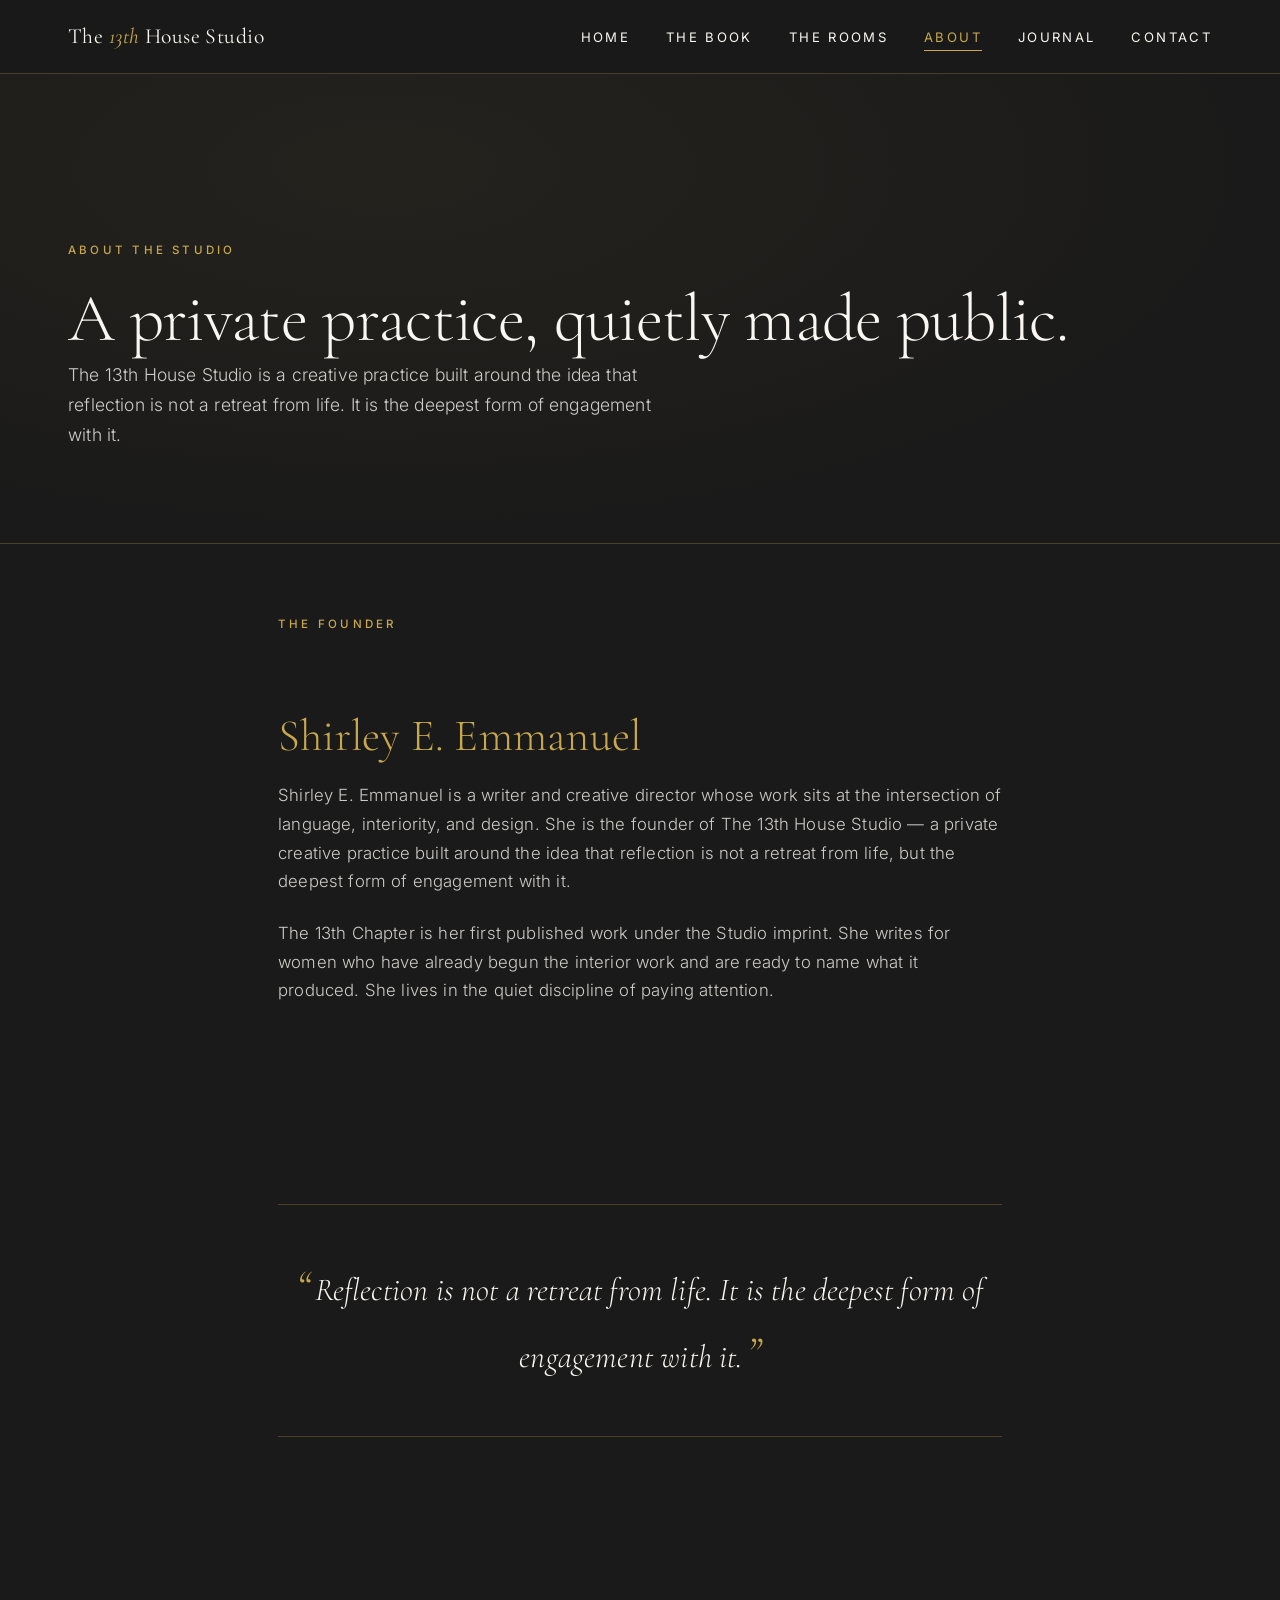
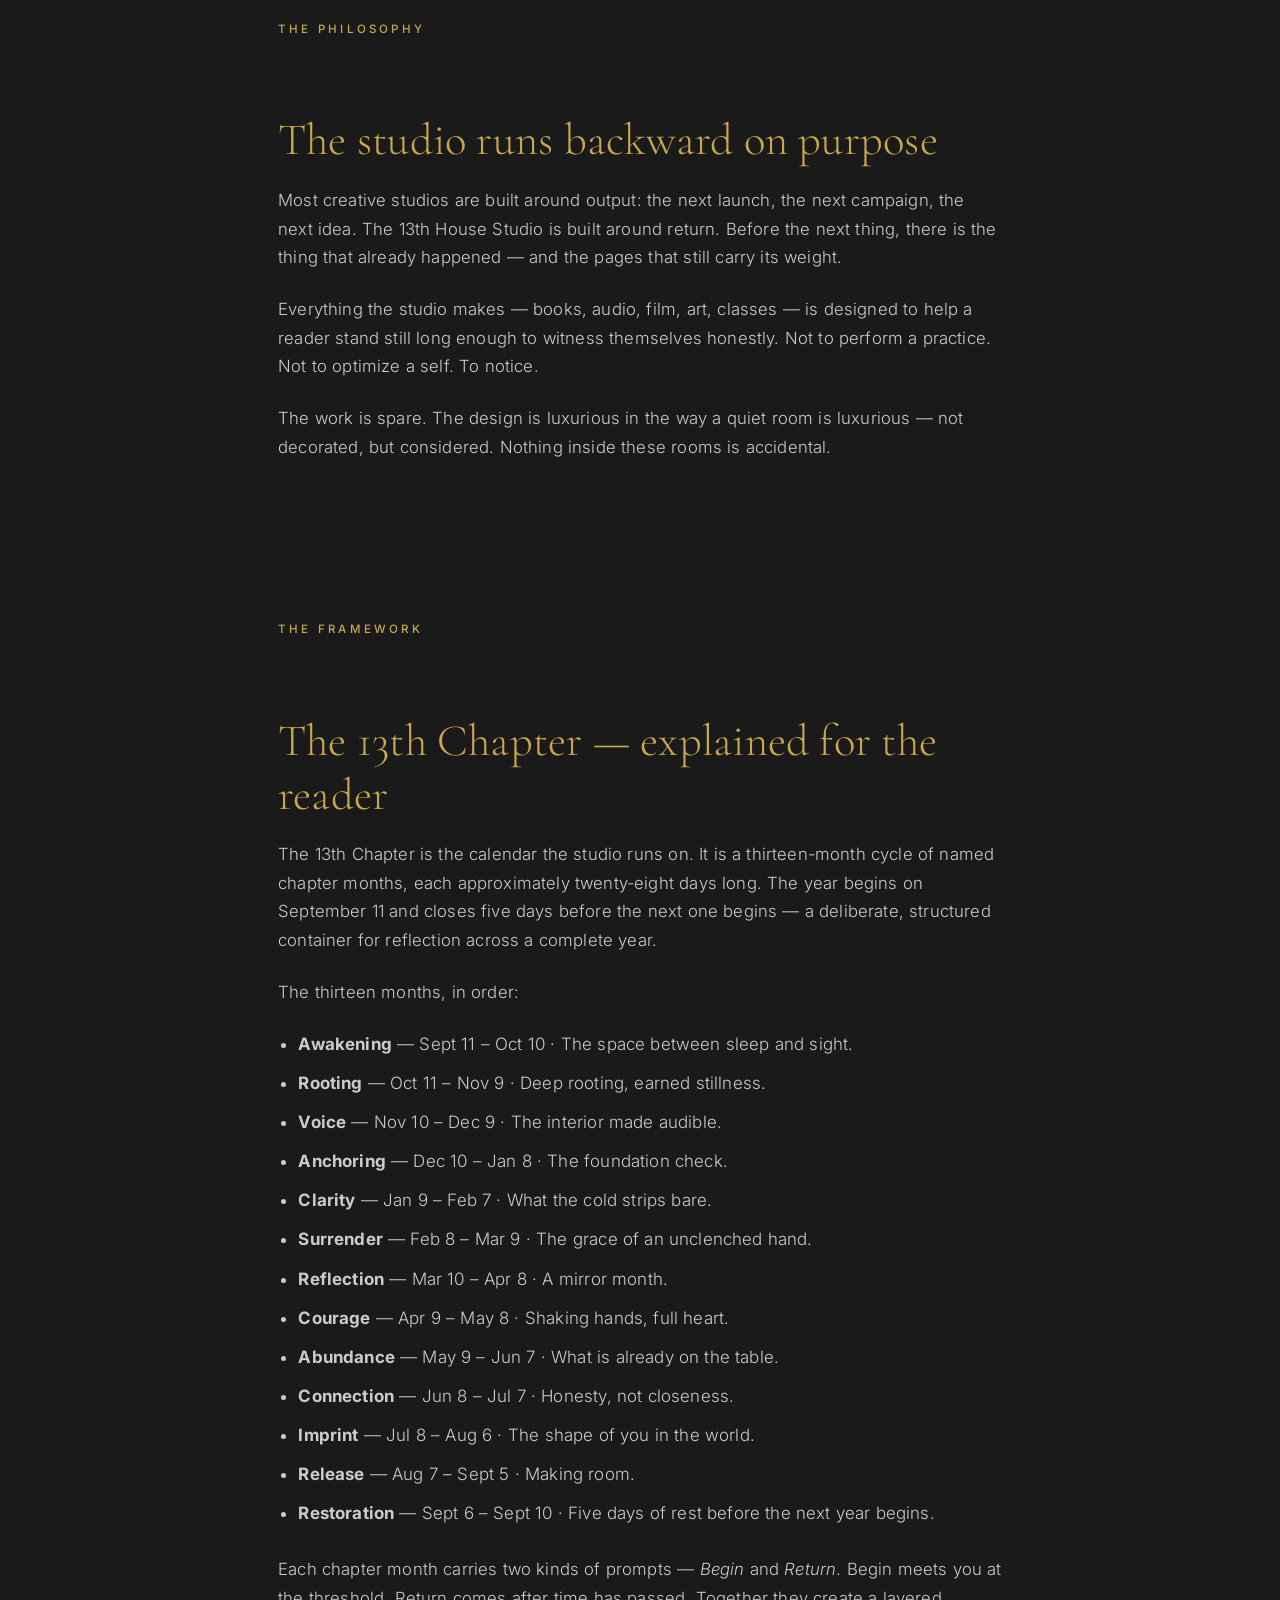
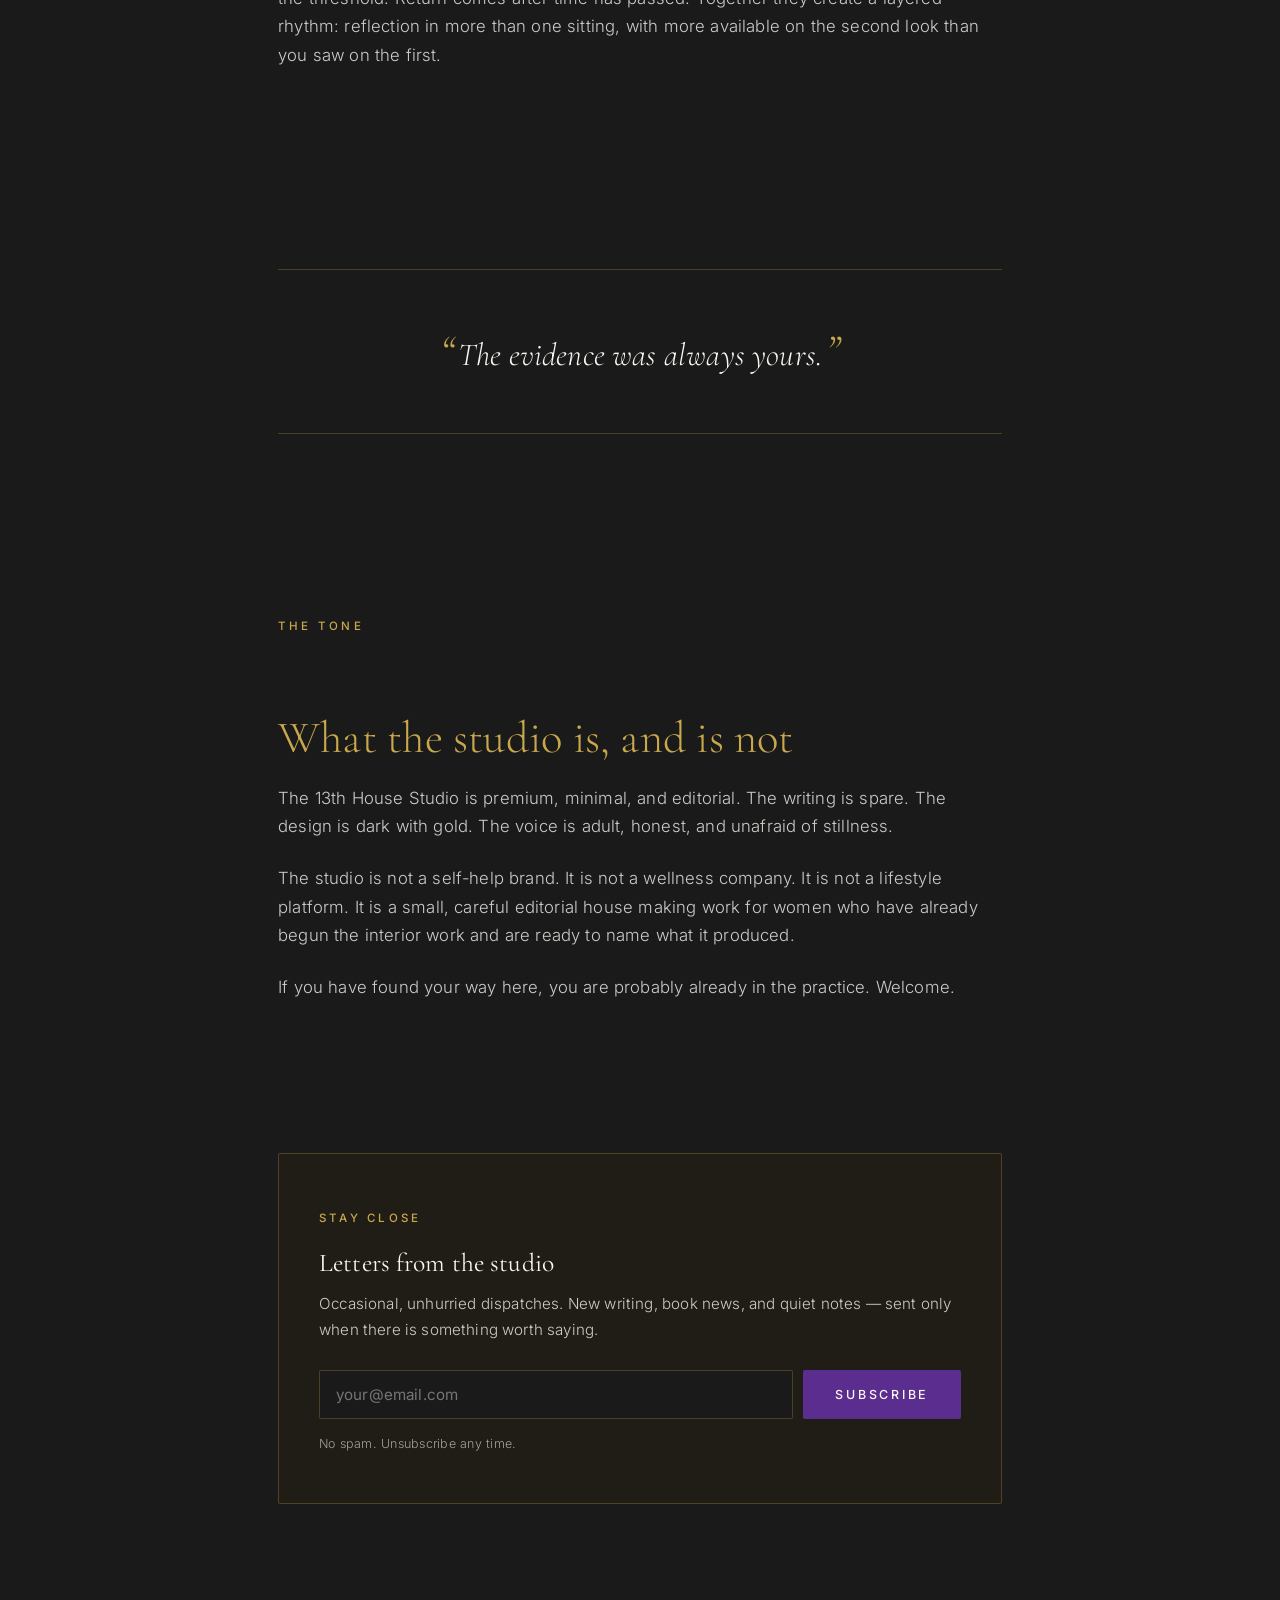
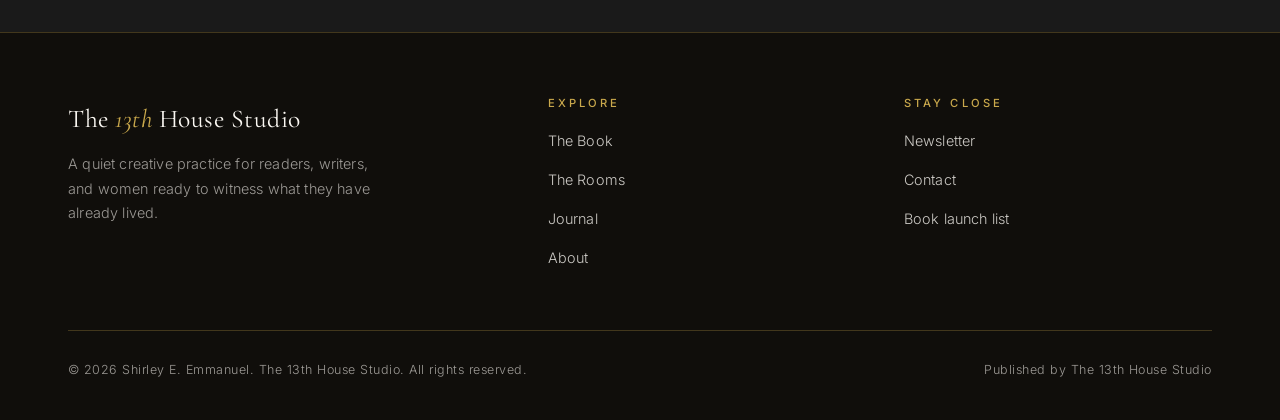
==== about.html @ e1d73607 "feat: deploy The 13th House Studio public site (home, book, rooms, about, journal, contact)" ====
<!DOCTYPE html><html lang="en"><head><meta charset="utf-8"><meta name="viewport" content="width=device-width,initial-scale=1"><title>About — The 13th House Studio</title><meta name="description" content="About Shirley E. Emmanuel, founder of The 13th House Studio. The 13th Chapter framework — thirteen named months of honest reflection, explained."><meta name="theme-color" content="#1A1A1A"><meta property="og:title" content="About — The 13th House Studio"><meta property="og:description" content="About Shirley E. Emmanuel, founder of The 13th House Studio. The 13th Chapter framework — thirteen named months of honest reflection, explained."><meta property="og:type" content="website"><meta property="og:image" content="assets/og-image.svg"><meta name="twitter:card" content="summary_large_image"><link rel="icon" type="image/svg+xml" href="assets/favicon.svg"><link rel="preconnect" href="https://fonts.googleapis.com"><link rel="preconnect" href="https://fonts.gstatic.com" crossorigin><link href="https://fonts.googleapis.com/css2?family=Cormorant+Garamond:ital,wght@0,300;0,400;0,500;1,300;1,400&family=Inter:wght@300;400;500;600&display=swap" rel="stylesheet"><link rel="stylesheet" href="assets/style.css"></head><body>
<header class="site-header"><div class="nav"><a href="index.html" class="brand">The <span class="num">13th</span> House Studio</a><button class="nav-toggle" aria-label="Menu">Menu</button><nav><ul class="nav-links"><li><a href="index.html">Home</a></li><li><a href="book.html">The Book</a></li><li><a href="rooms.html">The Rooms</a></li><li><a href="about.html" class="active">About</a></li><li><a href="journal.html">Journal</a></li><li><a href="contact.html">Contact</a></li></ul></nav></div></header>
<main>
  <section class="page-hero"><div class="container">
    <span class="eyebrow">About the studio</span>
    <h1>A private practice, quietly made public.</h1>
    <p>The 13th House Studio is a creative practice built around the idea that reflection is not a retreat from life. It is the deepest form of engagement with it.</p>
  </div></section>

  <section class="compact">
    <div class="container-narrow prose">
      <span class="eyebrow">The Founder</span>
      <h2>Shirley E. Emmanuel</h2>
      <p>Shirley E. Emmanuel is a writer and creative director whose work sits at the intersection of language, interiority, and design. She is the founder of The 13th House Studio — a private creative practice built around the idea that reflection is not a retreat from life, but the deepest form of engagement with it.</p>
      <p>The 13th Chapter is her first published work under the Studio imprint. She writes for women who have already begun the interior work and are ready to name what it produced. She lives in the quiet discipline of paying attention.</p>
    </div>
  </section>

  <section class="compact">
    <div class="container-narrow">
      <div class="pullquote">Reflection is not a retreat from life. It is the deepest form of engagement with it.</div>
    </div>
  </section>

  <section class="compact">
    <div class="container-narrow prose">
      <span class="eyebrow">The Philosophy</span>
      <h2>The studio runs backward on purpose</h2>
      <p>Most creative studios are built around output: the next launch, the next campaign, the next idea. The 13th House Studio is built around return. Before the next thing, there is the thing that already happened — and the pages that still carry its weight.</p>
      <p>Everything the studio makes — books, audio, film, art, classes — is designed to help a reader stand still long enough to witness themselves honestly. Not to perform a practice. Not to optimize a self. To notice.</p>
      <p>The work is spare. The design is luxurious in the way a quiet room is luxurious — not decorated, but considered. Nothing inside these rooms is accidental.</p>
    </div>
  </section>

  <section class="compact">
    <div class="container-narrow prose">
      <span class="eyebrow">The Framework</span>
      <h2>The 13th Chapter — explained for the reader</h2>
      <p>The 13th Chapter is the calendar the studio runs on. It is a thirteen-month cycle of named chapter months, each approximately twenty-eight days long. The year begins on September 11 and closes five days before the next one begins — a deliberate, structured container for reflection across a complete year.</p>
      <p>The thirteen months, in order:</p>
      <ul>
        <li><strong>Awakening</strong> — Sept 11 – Oct 10 · The space between sleep and sight.</li>
        <li><strong>Rooting</strong> — Oct 11 – Nov 9 · Deep rooting, earned stillness.</li>
        <li><strong>Voice</strong> — Nov 10 – Dec 9 · The interior made audible.</li>
        <li><strong>Anchoring</strong> — Dec 10 – Jan 8 · The foundation check.</li>
        <li><strong>Clarity</strong> — Jan 9 – Feb 7 · What the cold strips bare.</li>
        <li><strong>Surrender</strong> — Feb 8 – Mar 9 · The grace of an unclenched hand.</li>
        <li><strong>Reflection</strong> — Mar 10 – Apr 8 · A mirror month.</li>
        <li><strong>Courage</strong> — Apr 9 – May 8 · Shaking hands, full heart.</li>
        <li><strong>Abundance</strong> — May 9 – Jun 7 · What is already on the table.</li>
        <li><strong>Connection</strong> — Jun 8 – Jul 7 · Honesty, not closeness.</li>
        <li><strong>Imprint</strong> — Jul 8 – Aug 6 · The shape of you in the world.</li>
        <li><strong>Release</strong> — Aug 7 – Sept 5 · Making room.</li>
        <li><strong>Restoration</strong> — Sept 6 – Sept 10 · Five days of rest before the next year begins.</li>
      </ul>
      <p>Each chapter month carries two kinds of prompts — <em>Begin</em> and <em>Return</em>. Begin meets you at the threshold. Return comes after time has passed. Together they create a layered rhythm: reflection in more than one sitting, with more available on the second look than you saw on the first.</p>
    </div>
  </section>

  <section class="compact">
    <div class="container-narrow">
      <div class="pullquote">The evidence was always yours.</div>
    </div>
  </section>

  <section class="compact">
    <div class="container-narrow prose">
      <span class="eyebrow">The Tone</span>
      <h2>What the studio is, and is not</h2>
      <p>The 13th House Studio is premium, minimal, and editorial. The writing is spare. The design is dark with gold. The voice is adult, honest, and unafraid of stillness.</p>
      <p>The studio is not a self-help brand. It is not a wellness company. It is not a lifestyle platform. It is a small, careful editorial house making work for women who have already begun the interior work and are ready to name what it produced.</p>
      <p>If you have found your way here, you are probably already in the practice. Welcome.</p>
    </div>
  </section>

  <section class="compact">
    <div class="container-narrow">
      <div class="form-card">
        <span class="eyebrow">Stay close</span>
        <h3>Letters from the studio</h3>
        <p class="sub">Occasional, unhurried dispatches. New writing, book news, and quiet notes — sent only when there is something worth saying.</p>
        <form class="capture-form" data-source="newsletter" novalidate>
          <div class="form-row">
            <input type="email" name="email" placeholder="your@email.com" required aria-label="Email address">
            <button type="submit" class="btn btn-primary">Subscribe</button>
          </div>
          <div class="form-note">No spam. Unsubscribe any time.</div>
          <div class="form-status" role="status" aria-live="polite"></div>
        </form>
      </div>
    </div>
  </section>
</main>
<footer class="site-footer"><div class="container"><div class="footer-grid"><div class="footer-brand"><a href="index.html" class="brand">The <span class="num">13th</span> House Studio</a><p>A quiet creative practice for readers, writers, and women ready to witness what they have already lived.</p></div><div class="footer-col"><h4>Explore</h4><ul><li><a href="book.html">The Book</a></li><li><a href="rooms.html">The Rooms</a></li><li><a href="journal.html">Journal</a></li><li><a href="about.html">About</a></li></ul></div><div class="footer-col"><h4>Stay close</h4><ul><li><a href="contact.html">Newsletter</a></li><li><a href="contact.html">Contact</a></li><li><a href="book.html#notify">Book launch list</a></li></ul></div></div><div class="footer-bottom"><span>&copy; 2026 Shirley E. Emmanuel. The 13th House Studio. All rights reserved.</span><span>Published by The 13th House Studio</span></div></div></footer><script src="assets/app.js" defer></script></body></html>
---- assets/style.css ----
/* The 13th House Studio — luxury editorial stylesheet */
:root {
  --near-black: #1A1A1A;
  --gold: #C9A84C;
  --gold-soft: #C9A84C33;
  --cream: #FAF7F2;
  --cream-dim: #FAF7F2cc;
  --deep-purple: #5B2D8E;
  --rose-gold: #B76E79;
  --pink: #E8A0B4;
  --forest: #4A7C59;
  --muted: #FAF7F299;
  --line: #C9A84C44;
}

* { box-sizing: border-box; margin: 0; padding: 0; }

html { scroll-behavior: smooth; -webkit-text-size-adjust: 100%; }

body {
  background: var(--near-black);
  color: var(--cream);
  font-family: 'Inter', -apple-system, BlinkMacSystemFont, 'Segoe UI', system-ui, sans-serif;
  font-weight: 300;
  font-size: 17px;
  line-height: 1.7;
  letter-spacing: 0.01em;
  -webkit-font-smoothing: antialiased;
  -moz-osx-font-smoothing: grayscale;
  overflow-x: hidden;
}

h1, h2, h3, h4, h5, .serif {
  font-family: 'Cormorant Garamond', 'Playfair Display', 'Didot', Georgia, serif;
  font-weight: 400;
  letter-spacing: 0.005em;
  line-height: 1.2;
  color: var(--cream);
}

h1 { font-size: clamp(2.4rem, 6vw, 4.2rem); font-weight: 300; letter-spacing: -0.01em; }
h2 { font-size: clamp(1.8rem, 4vw, 2.8rem); font-weight: 300; }
h3 { font-size: clamp(1.3rem, 2.5vw, 1.6rem); }

p { margin-bottom: 1.2em; color: var(--cream-dim); }

a { color: var(--gold); text-decoration: none; transition: color 0.3s ease; }
a:hover { color: var(--rose-gold); }

.eyebrow {
  font-family: 'Inter', sans-serif;
  font-size: 0.72rem;
  font-weight: 500;
  letter-spacing: 0.28em;
  text-transform: uppercase;
  color: var(--gold);
  display: inline-block;
  margin-bottom: 1.2rem;
}

.container {
  max-width: 1200px;
  margin: 0 auto;
  padding: 0 28px;
}

.container-narrow {
  max-width: 780px;
  margin: 0 auto;
  padding: 0 28px;
}

/* --- Header / Nav --- */
.site-header {
  position: sticky;
  top: 0;
  z-index: 100;
  background: rgba(26, 26, 26, 0.92);
  backdrop-filter: saturate(140%) blur(12px);
  -webkit-backdrop-filter: saturate(140%) blur(12px);
  border-bottom: 1px solid var(--line);
}

.nav {
  display: flex;
  align-items: center;
  justify-content: space-between;
  max-width: 1200px;
  margin: 0 auto;
  padding: 18px 28px;
}

.brand {
  font-family: 'Cormorant Garamond', serif;
  font-weight: 400;
  font-size: 1.35rem;
  color: var(--cream);
  letter-spacing: 0.02em;
}
.brand .num { color: var(--gold); font-style: italic; }

.nav-links {
  display: flex;
  gap: 36px;
  list-style: none;
}
.nav-links a {
  color: var(--cream);
  font-size: 0.82rem;
  letter-spacing: 0.18em;
  text-transform: uppercase;
  font-weight: 400;
  position: relative;
  padding: 6px 0;
}
.nav-links a:hover { color: var(--gold); }
.nav-links a.active { color: var(--gold); }
.nav-links a.active::after {
  content: '';
  position: absolute;
  bottom: 0;
  left: 0;
  right: 0;
  height: 1px;
  background: var(--gold);
}

.nav-toggle {
  display: none;
  background: transparent;
  border: 1px solid var(--line);
  color: var(--cream);
  padding: 8px 14px;
  font-size: 0.75rem;
  letter-spacing: 0.2em;
  text-transform: uppercase;
  cursor: pointer;
  border-radius: 2px;
}

@media (max-width: 820px) {
  .nav-toggle { display: inline-block; }
  .nav-links {
    display: none;
    position: absolute;
    top: 100%;
    left: 0;
    right: 0;
    background: var(--near-black);
    border-bottom: 1px solid var(--line);
    flex-direction: column;
    gap: 0;
    padding: 8px 28px 20px;
  }
  .nav-links.open { display: flex; }
  .nav-links a {
    padding: 14px 0;
    border-bottom: 1px solid var(--line);
    font-size: 0.78rem;
  }
  .nav-links a:last-child { border-bottom: none; }
}

/* --- Buttons --- */
.btn {
  display: inline-block;
  padding: 14px 32px;
  font-family: 'Inter', sans-serif;
  font-size: 0.78rem;
  font-weight: 500;
  letter-spacing: 0.22em;
  text-transform: uppercase;
  border: none;
  cursor: pointer;
  transition: all 0.3s ease;
  text-align: center;
  border-radius: 2px;
  text-decoration: none;
  line-height: 1;
}
.btn-primary { background: var(--deep-purple); color: var(--cream); }
.btn-primary:hover { background: var(--rose-gold); color: var(--cream); transform: translateY(-1px); }
.btn-ghost { background: transparent; color: var(--gold); border: 1px solid var(--gold); }
.btn-ghost:hover { background: var(--gold); color: var(--near-black); }
.btn-block { display: block; width: 100%; }

/* --- Sections --- */
section { padding: 96px 0; }
section.compact { padding: 64px 0; }
.divider {
  height: 1px;
  background: linear-gradient(to right, transparent, var(--rose-gold), transparent);
  margin: 0 auto;
  max-width: 400px;
}

/* --- Hero --- */
.hero {
  min-height: 85vh;
  display: flex;
  align-items: center;
  padding: 120px 0 96px;
  position: relative;
  overflow: hidden;
}
.hero::before {
  content: '';
  position: absolute;
  inset: 0;
  background: radial-gradient(ellipse at 20% 30%, rgba(201, 168, 76, 0.08), transparent 60%),
              radial-gradient(ellipse at 80% 70%, rgba(91, 45, 142, 0.10), transparent 60%);
  pointer-events: none;
}
.hero-content { position: relative; z-index: 1; max-width: 820px; }
.hero h1 {
  margin-bottom: 1.6rem;
}
.hero h1 em { color: var(--gold); font-style: normal; font-weight: 300; }
.hero-tagline {
  font-size: 1.15rem;
  font-weight: 300;
  color: var(--cream-dim);
  max-width: 600px;
  margin-bottom: 2.4rem;
  line-height: 1.7;
}
.hero-actions {
  display: flex;
  gap: 14px;
  flex-wrap: wrap;
}

/* --- Book feature --- */
.book-feature {
  background: linear-gradient(180deg, #1A1A1A 0%, #15110f 100%);
  border-top: 1px solid var(--line);
  border-bottom: 1px solid var(--line);
}
.book-layout {
  display: grid;
  grid-template-columns: 0.9fr 1.1fr;
  gap: 72px;
  align-items: center;
}
@media (max-width: 820px) {
  .book-layout { grid-template-columns: 1fr; gap: 48px; }
}
.book-cover {
  aspect-ratio: 2/3;
  background:
    linear-gradient(145deg, #2a2520 0%, #1A1A1A 60%),
    var(--near-black);
  border: 1px solid var(--gold);
  position: relative;
  box-shadow: 0 30px 80px rgba(0,0,0,0.5), inset 0 0 60px rgba(201,168,76,0.06);
  display: flex;
  flex-direction: column;
  justify-content: space-between;
  padding: 48px 36px;
  max-width: 360px;
  margin: 0 auto;
  width: 100%;
}
.book-cover::before {
  content: '';
  position: absolute;
  inset: 12px;
  border: 1px solid var(--gold-soft);
  pointer-events: none;
}
.book-cover-top { text-align: center; }
.book-cover .edition {
  font-family: 'Inter', sans-serif;
  font-size: 0.65rem;
  letter-spacing: 0.3em;
  color: var(--gold);
  text-transform: uppercase;
  margin-bottom: 40px;
}
.book-cover .title {
  font-family: 'Cormorant Garamond', serif;
  font-size: 2rem;
  color: var(--cream);
  font-weight: 300;
  line-height: 1.15;
  margin-bottom: 24px;
}
.book-cover .title .num { color: var(--gold); font-style: italic; }
.book-cover .subtitle {
  font-size: 0.72rem;
  letter-spacing: 0.25em;
  color: var(--rose-gold);
  text-transform: uppercase;
  margin-top: 8px;
}
.book-cover .author {
  text-align: center;
  font-family: 'Cormorant Garamond', serif;
  font-size: 0.95rem;
  color: var(--cream-dim);
  font-style: italic;
  letter-spacing: 0.08em;
}
.book-cover .imprint {
  text-align: center;
  font-size: 0.6rem;
  letter-spacing: 0.3em;
  color: var(--gold);
  text-transform: uppercase;
  margin-top: 14px;
}

.book-copy h2 { margin-bottom: 20px; }
.book-copy .launch-date {
  font-size: 0.72rem;
  letter-spacing: 0.28em;
  color: var(--pink);
  text-transform: uppercase;
  margin-bottom: 20px;
  display: inline-block;
  padding: 6px 14px;
  border: 1px solid var(--pink);
  border-radius: 2px;
}
.book-copy p { font-size: 1.05rem; }
.book-copy .actions {
  display: flex;
  gap: 14px;
  margin-top: 32px;
  flex-wrap: wrap;
}

/* --- Rooms grid --- */
.rooms-grid {
  display: grid;
  grid-template-columns: repeat(auto-fill, minmax(280px, 1fr));
  gap: 2px;
  background: var(--line);
  border: 1px solid var(--line);
  margin-top: 48px;
}
.room-card {
  background: var(--near-black);
  padding: 40px 32px;
  transition: background 0.4s ease;
  position: relative;
  min-height: 220px;
  display: flex;
  flex-direction: column;
}
.room-card:hover { background: #232019; }
.room-card .num {
  font-family: 'Cormorant Garamond', serif;
  font-size: 1rem;
  color: var(--gold);
  letter-spacing: 0.2em;
  margin-bottom: 16px;
  font-style: italic;
}
.room-card h3 {
  font-size: 1.35rem;
  margin-bottom: 14px;
  color: var(--cream);
}
.room-card p {
  font-size: 0.95rem;
  color: var(--cream-dim);
  margin: 0;
  line-height: 1.65;
  flex: 1;
}

/* --- Months band --- */
.months-band {
  margin: 40px 0;
  padding: 32px 0;
  border-top: 1px solid var(--line);
  border-bottom: 1px solid var(--line);
  text-align: center;
}
.months-list {
  font-family: 'Cormorant Garamond', serif;
  font-size: 1.2rem;
  color: var(--cream);
  font-style: italic;
  letter-spacing: 0.02em;
  line-height: 2;
}
.months-list span { color: var(--gold-soft); margin: 0 10px; }
.months-list .month { color: var(--cream); }

/* --- Pull quotes --- */
.pullquote {
  font-family: 'Cormorant Garamond', serif;
  font-size: clamp(1.4rem, 3vw, 2rem);
  font-weight: 300;
  font-style: italic;
  color: var(--cream);
  line-height: 1.5;
  padding: 48px 0;
  text-align: center;
  border-top: 1px solid var(--line);
  border-bottom: 1px solid var(--line);
  max-width: 760px;
  margin: 48px auto;
}
.pullquote::before, .pullquote::after { color: var(--gold); font-size: 1.4em; }
.pullquote::before { content: '“'; margin-right: 4px; }
.pullquote::after { content: '”'; margin-left: 4px; }

/* --- Forms --- */
.form-card {
  background: #201d17;
  border: 1px solid var(--line);
  padding: 48px 40px;
  border-radius: 2px;
  position: relative;
}
.form-card h3 { margin-bottom: 12px; }
.form-card p.sub { color: var(--cream-dim); margin-bottom: 28px; font-size: 0.95rem; }

.form-row {
  display: grid;
  grid-template-columns: 1fr auto;
  gap: 10px;
}
@media (max-width: 540px) {
  .form-row { grid-template-columns: 1fr; }
}

.form-field { margin-bottom: 14px; }
.form-field label {
  display: block;
  font-size: 0.7rem;
  letter-spacing: 0.22em;
  text-transform: uppercase;
  color: var(--gold);
  margin-bottom: 8px;
}

input[type="email"], input[type="text"], textarea {
  width: 100%;
  background: var(--near-black);
  border: 1px solid var(--line);
  color: var(--cream);
  padding: 14px 16px;
  font-family: 'Inter', sans-serif;
  font-size: 0.95rem;
  letter-spacing: 0.01em;
  border-radius: 2px;
  transition: border-color 0.3s ease;
}
input[type="email"]:focus, input[type="text"]:focus, textarea:focus {
  outline: none;
  border-color: var(--gold);
}
textarea { resize: vertical; min-height: 140px; font-family: inherit; line-height: 1.6; }

.form-note {
  font-size: 0.78rem;
  color: var(--muted);
  margin-top: 14px;
  letter-spacing: 0.02em;
}
.form-status {
  font-size: 0.85rem;
  color: var(--forest);
  margin-top: 14px;
  min-height: 1.2em;
  font-weight: 500;
  letter-spacing: 0.02em;
  display: none;
}
.form-status.error { color: var(--pink); }
.form-status.visible { display: block; }

/* --- Page hero (inner pages) --- */
.page-hero {
  padding: 160px 0 72px;
  border-bottom: 1px solid var(--line);
  position: relative;
}
.page-hero::before {
  content: '';
  position: absolute;
  inset: 0;
  background: radial-gradient(ellipse at 30% 20%, rgba(201, 168, 76, 0.06), transparent 70%);
  pointer-events: none;
}
.page-hero h1 { position: relative; z-index: 1; }
.page-hero p { position: relative; z-index: 1; max-width: 620px; font-size: 1.1rem; }

/* --- Prose --- */
.prose h2 { margin: 56px 0 18px; color: var(--gold); }
.prose h3 { margin: 40px 0 14px; }
.prose p { font-size: 1.05rem; margin-bottom: 1.4em; }
.prose ul { margin: 1em 0 1.6em 1.2em; color: var(--cream-dim); }
.prose li { margin-bottom: 0.6em; }

/* --- Journal --- */
.journal-grid {
  display: grid;
  grid-template-columns: repeat(auto-fill, minmax(320px, 1fr));
  gap: 32px;
  margin-top: 48px;
}
.journal-entry {
  background: #201d17;
  border: 1px solid var(--line);
  padding: 36px 32px;
  border-radius: 2px;
  transition: border-color 0.3s ease, transform 0.3s ease;
}
.journal-entry:hover { border-color: var(--gold); transform: translateY(-2px); }
.journal-entry .tag {
  display: inline-block;
  font-size: 0.66rem;
  letter-spacing: 0.25em;
  text-transform: uppercase;
  color: var(--pink);
  border: 1px solid var(--pink);
  padding: 4px 10px;
  border-radius: 2px;
  margin-bottom: 18px;
}
.journal-entry .date {
  font-size: 0.75rem;
  color: var(--muted);
  letter-spacing: 0.18em;
  text-transform: uppercase;
  margin-bottom: 14px;
}
.journal-entry h3 { margin-bottom: 12px; font-size: 1.4rem; }
.journal-entry p { font-size: 0.95rem; color: var(--cream-dim); }

.empty-state {
  text-align: center;
  padding: 72px 0;
  color: var(--muted);
  font-style: italic;
  font-family: 'Cormorant Garamond', serif;
  font-size: 1.15rem;
}

/* --- Book page details --- */
.book-hero {
  display: grid;
  grid-template-columns: 0.8fr 1.2fr;
  gap: 64px;
  align-items: center;
  padding: 160px 0 80px;
}
@media (max-width: 820px) { .book-hero { grid-template-columns: 1fr; gap: 48px; } }
.book-hero h1 { font-size: clamp(2.2rem, 5vw, 3.4rem); margin-bottom: 20px; }
.book-hero .subtitle-line {
  font-family: 'Cormorant Garamond', serif;
  font-style: italic;
  font-size: 1.25rem;
  color: var(--gold);
  margin-bottom: 28px;
}

.book-meta-list {
  list-style: none;
  margin: 32px 0;
  padding: 24px 0;
  border-top: 1px solid var(--line);
  border-bottom: 1px solid var(--line);
}
.book-meta-list li {
  display: flex;
  justify-content: space-between;
  padding: 8px 0;
  font-size: 0.9rem;
  color: var(--cream-dim);
}
.book-meta-list li .k {
  font-size: 0.7rem;
  letter-spacing: 0.22em;
  text-transform: uppercase;
  color: var(--gold);
}

/* --- Two column --- */
.two-col { display: grid; grid-template-columns: 1fr 1fr; gap: 48px; }
@media (max-width: 820px) { .two-col { grid-template-columns: 1fr; } }

/* --- Footer --- */
.site-footer {
  background: #100e0b;
  border-top: 1px solid var(--line);
  padding: 64px 0 40px;
  margin-top: 64px;
}
.footer-grid {
  display: grid;
  grid-template-columns: 1.4fr 1fr 1fr;
  gap: 48px;
  margin-bottom: 48px;
}
@media (max-width: 760px) { .footer-grid { grid-template-columns: 1fr; gap: 32px; } }
.footer-brand .brand { font-size: 1.6rem; display: block; margin-bottom: 12px; }
.footer-brand p { font-size: 0.9rem; color: var(--muted); max-width: 320px; }
.footer-col h4 {
  font-family: 'Inter', sans-serif;
  font-size: 0.7rem;
  letter-spacing: 0.28em;
  text-transform: uppercase;
  color: var(--gold);
  margin-bottom: 16px;
  font-weight: 500;
}
.footer-col ul { list-style: none; }
.footer-col li { margin-bottom: 10px; }
.footer-col a { color: var(--cream-dim); font-size: 0.9rem; }
.footer-col a:hover { color: var(--gold); }
.footer-bottom {
  border-top: 1px solid var(--line);
  padding-top: 28px;
  display: flex;
  justify-content: space-between;
  align-items: center;
  font-size: 0.78rem;
  color: var(--muted);
  letter-spacing: 0.04em;
  flex-wrap: wrap;
  gap: 16px;
}

/* --- Accessibility --- */
:focus-visible { outline: 2px solid var(--gold); outline-offset: 3px; }
button:focus-visible, a:focus-visible { outline-offset: 4px; }

/* --- Small utilities --- */
.text-center { text-align: center; }
.mt-2 { margin-top: 1rem; }
.mt-4 { margin-top: 2rem; }
.mt-6 { margin-top: 3rem; }
.mb-2 { margin-bottom: 1rem; }
.mb-4 { margin-bottom: 2rem; }
.max-600 { max-width: 600px; margin-left: auto; margin-right: auto; }
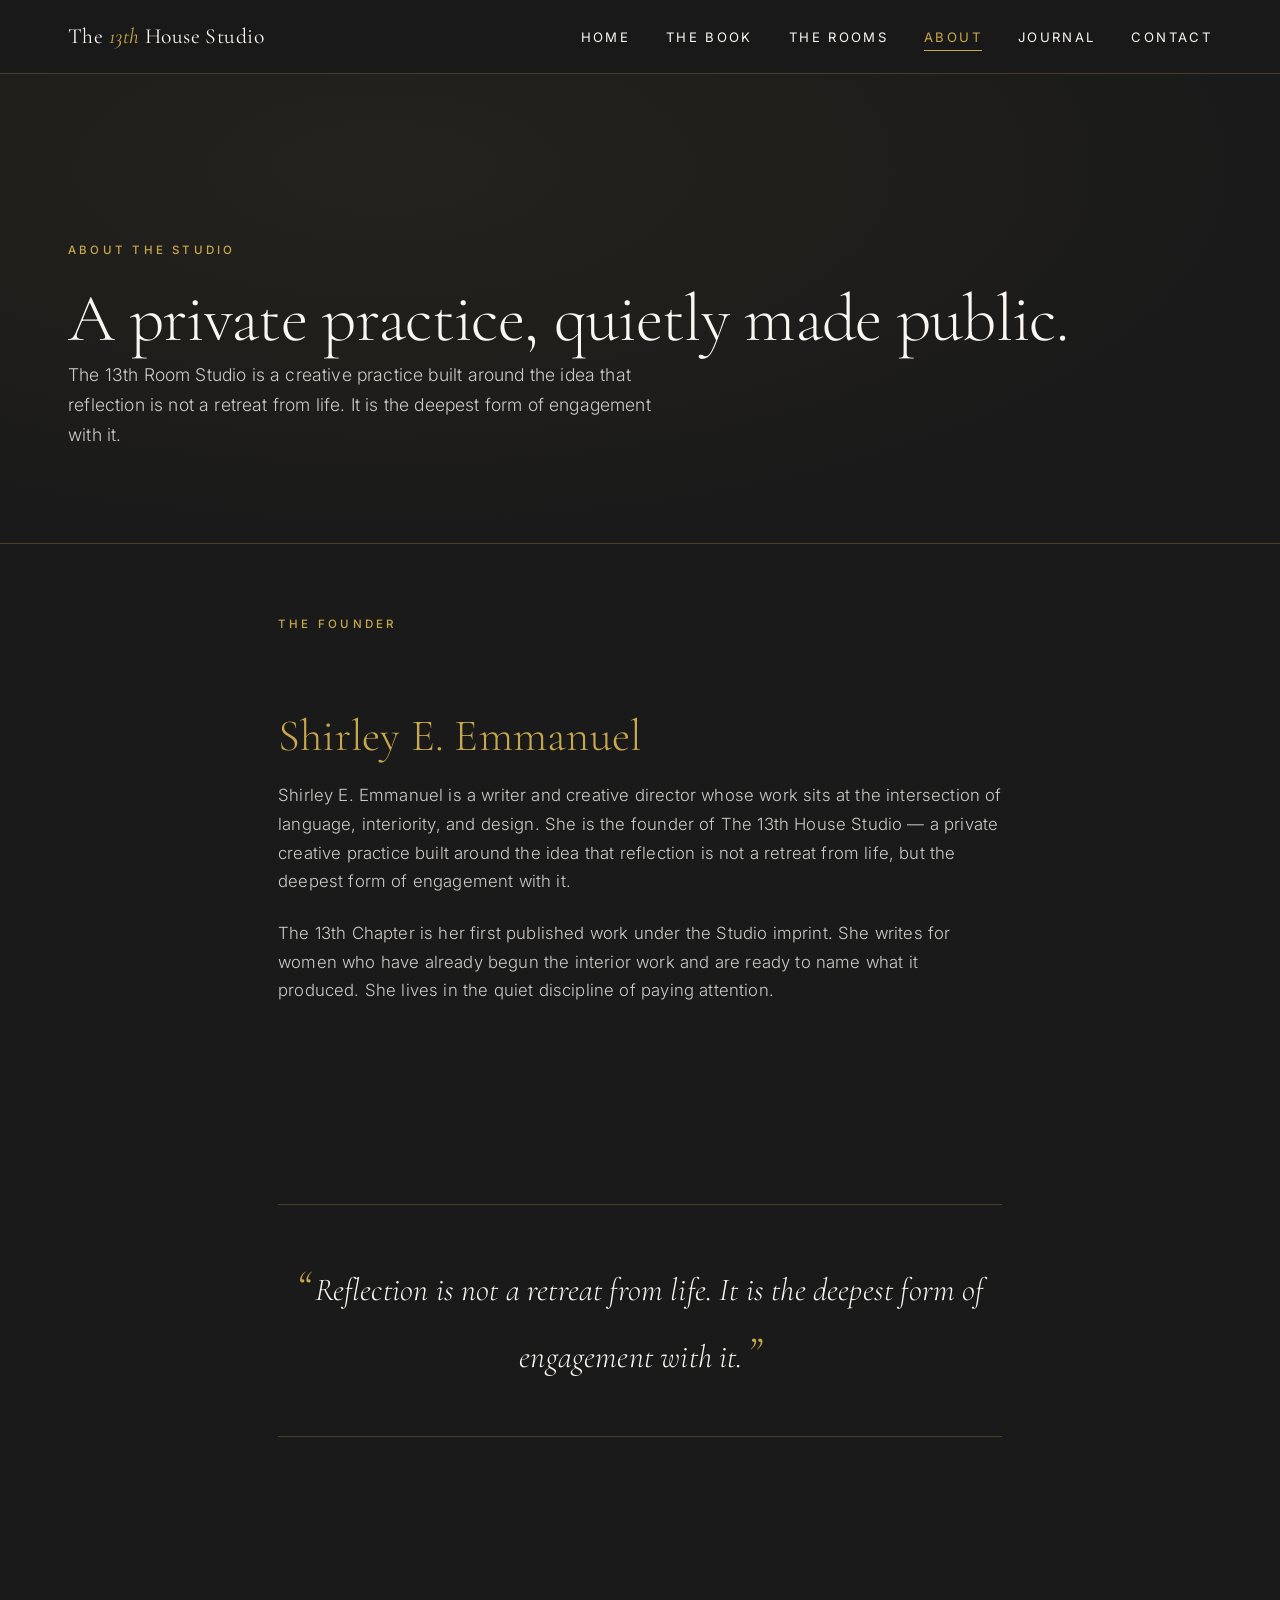
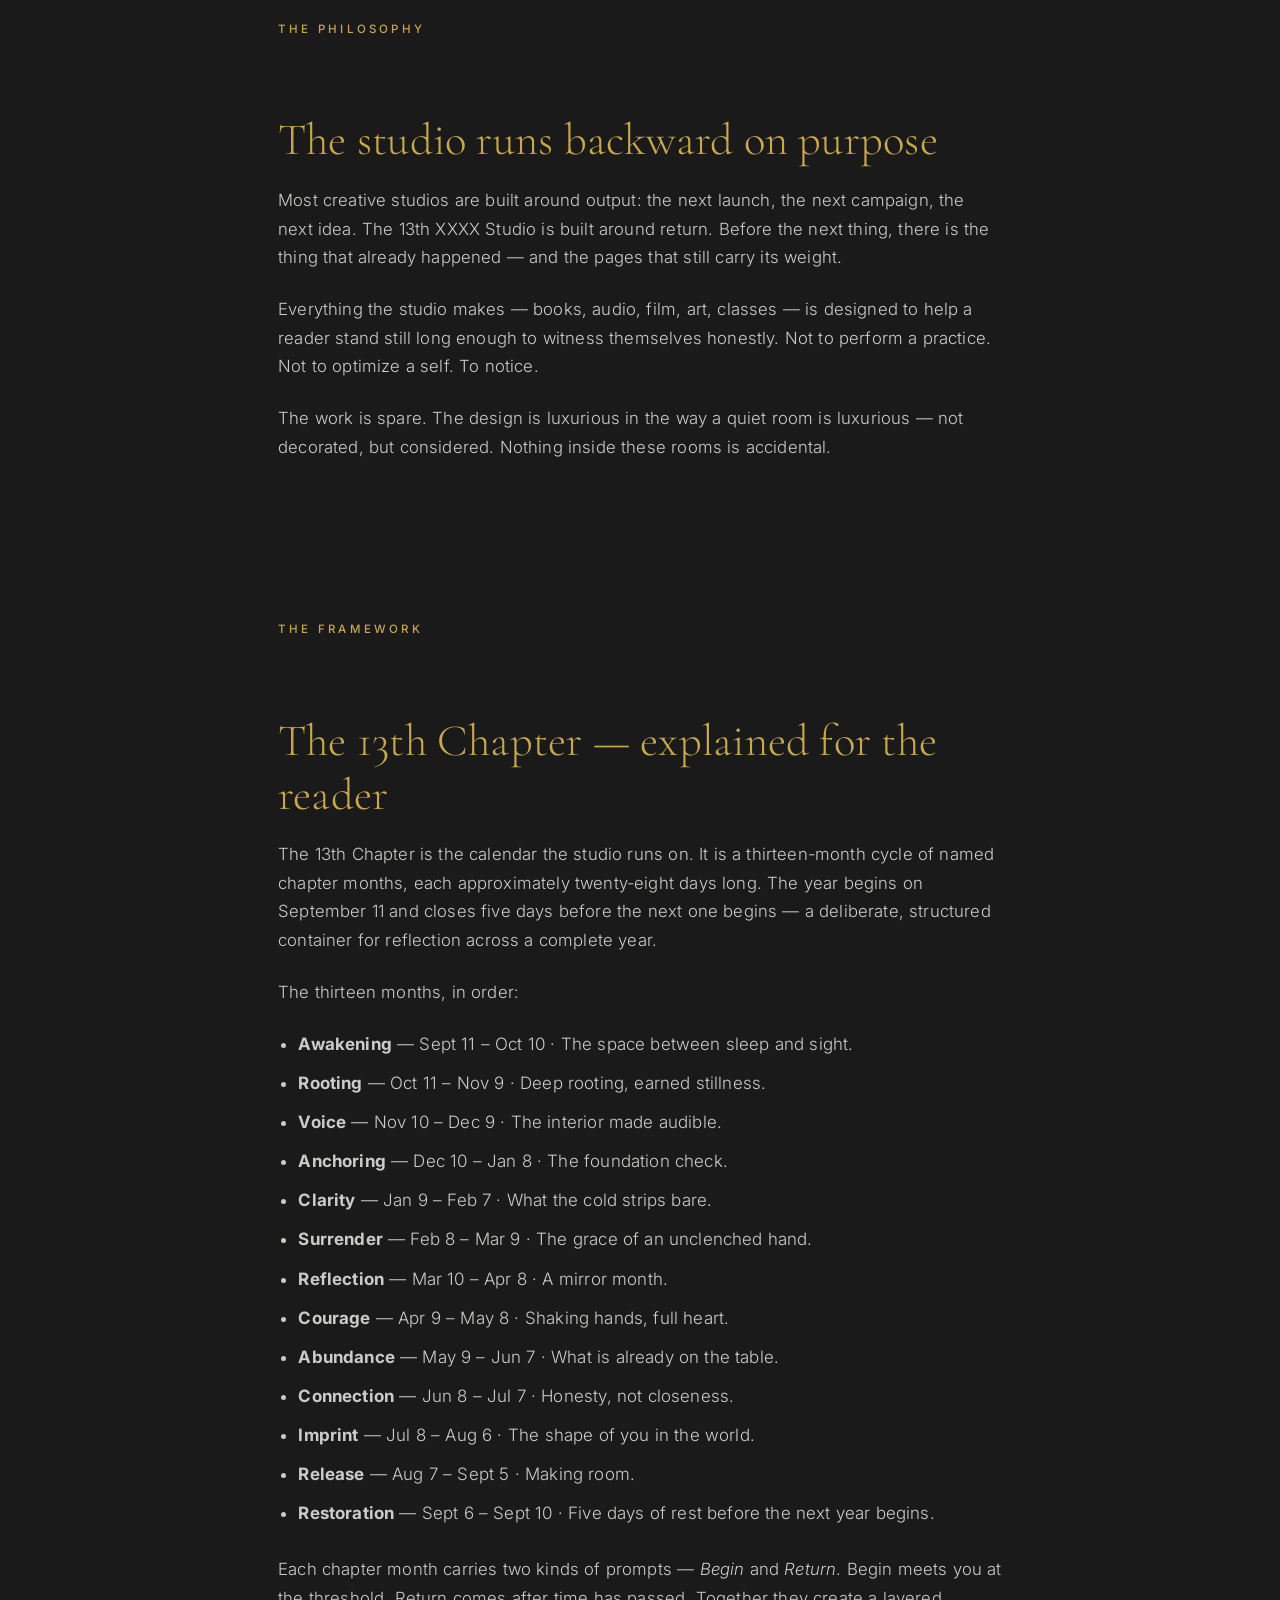
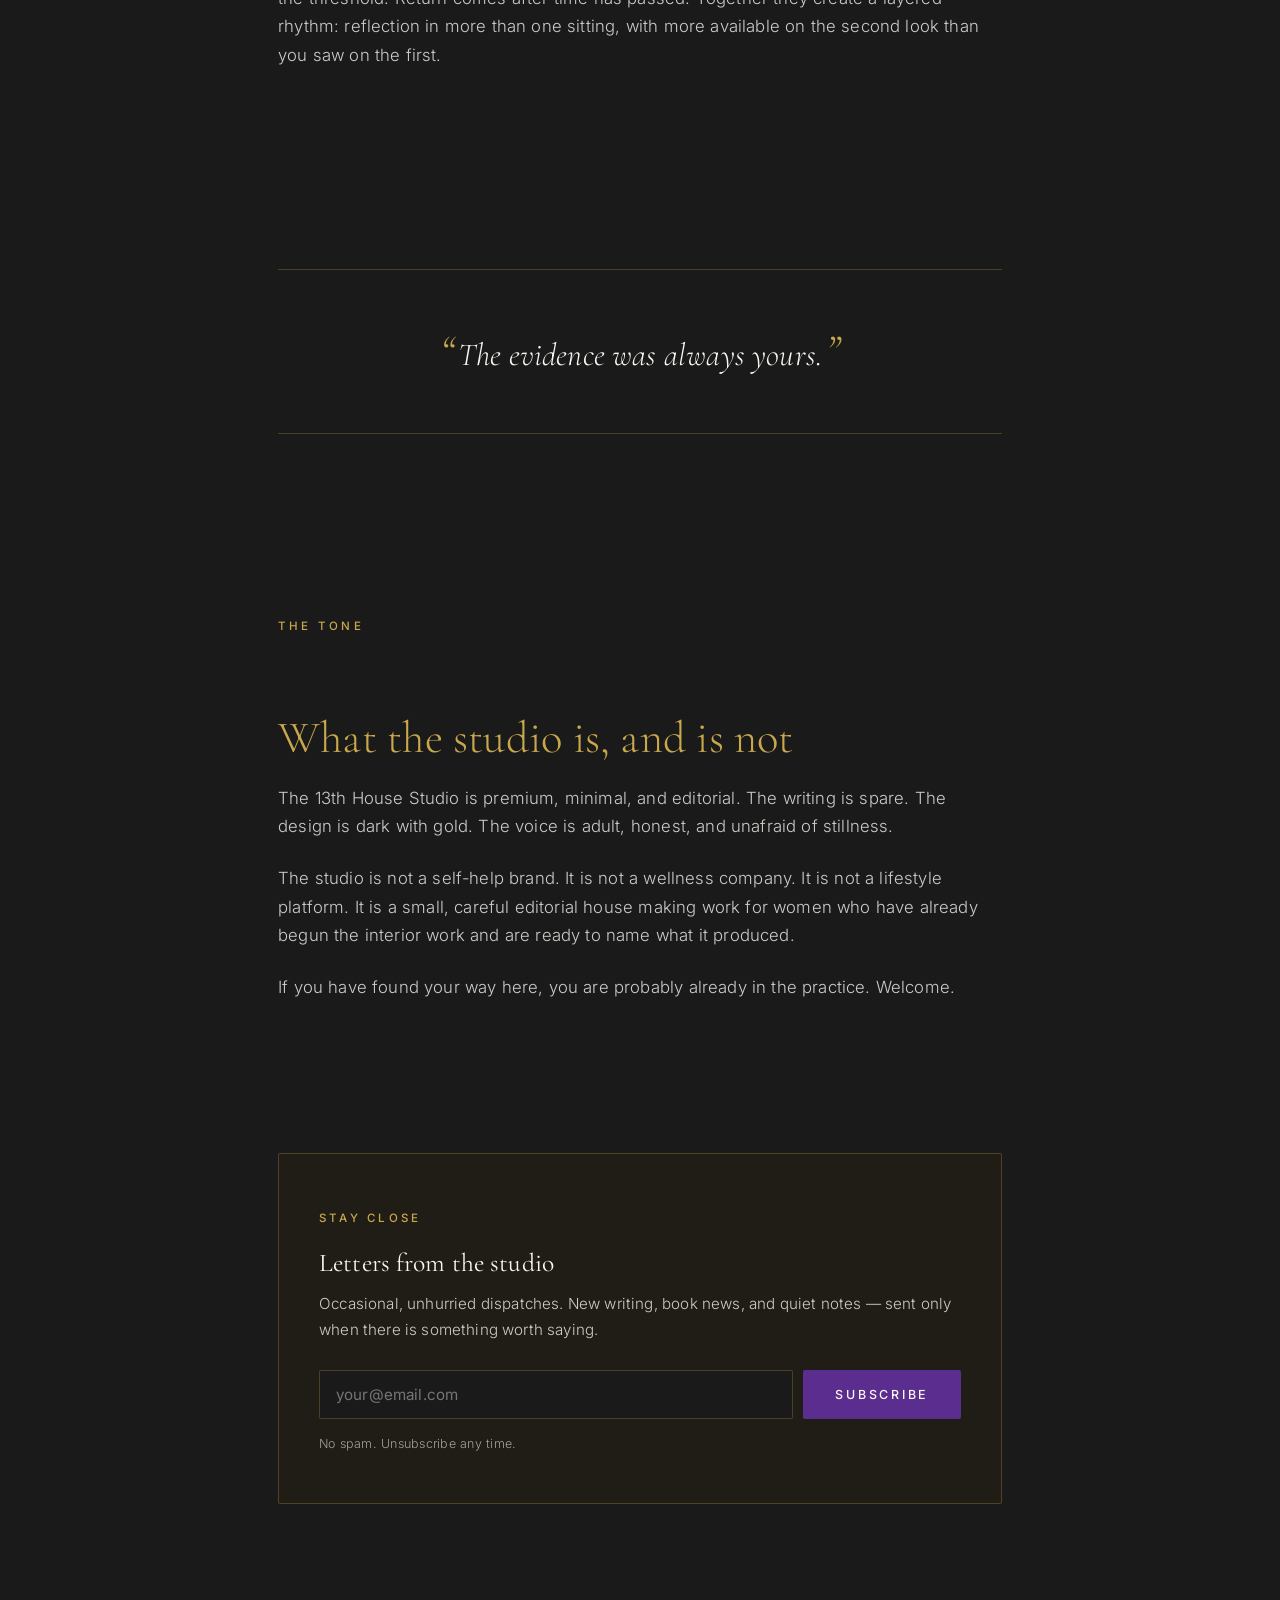
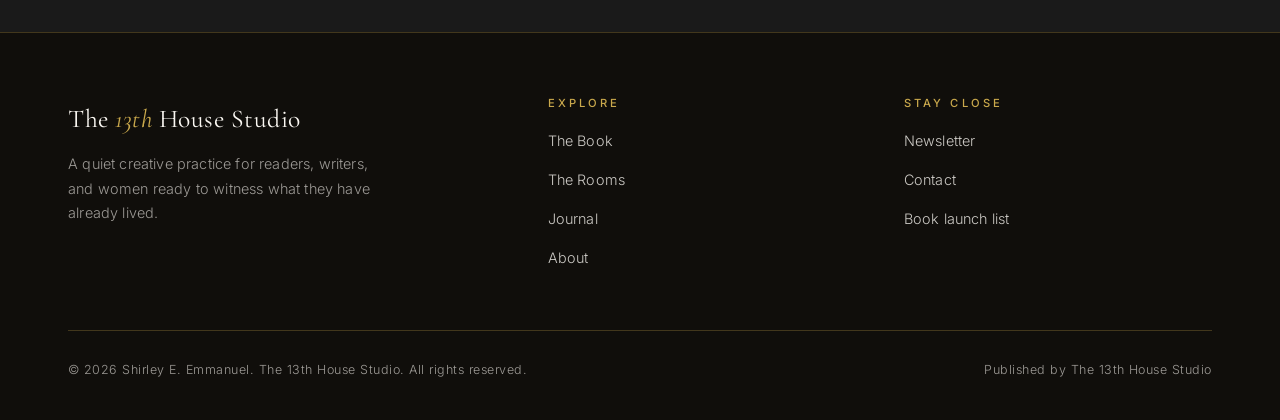
==== commit 9393331f: "Update about.html" ====
--- a/about.html
+++ b/about.html
@@ -4,7 +4,7 @@
   <section class="page-hero"><div class="container">
     <span class="eyebrow">About the studio</span>
     <h1>A private practice, quietly made public.</h1>
-    <p>The 13th House Studio is a creative practice built around the idea that reflection is not a retreat from life. It is the deepest form of engagement with it.</p>
+    <p>The 13th Room Studio is a creative practice built around the idea that reflection is not a retreat from life. It is the deepest form of engagement with it.</p>
   </div></section>
 
   <section class="compact">
@@ -26,7 +26,7 @@
     <div class="container-narrow prose">
       <span class="eyebrow">The Philosophy</span>
       <h2>The studio runs backward on purpose</h2>
-      <p>Most creative studios are built around output: the next launch, the next campaign, the next idea. The 13th House Studio is built around return. Before the next thing, there is the thing that already happened — and the pages that still carry its weight.</p>
+      <p>Most creative studios are built around output: the next launch, the next campaign, the next idea. The 13th XXXX Studio is built around return. Before the next thing, there is the thing that already happened — and the pages that still carry its weight.</p>
       <p>Everything the studio makes — books, audio, film, art, classes — is designed to help a reader stand still long enough to witness themselves honestly. Not to perform a practice. Not to optimize a self. To notice.</p>
       <p>The work is spare. The design is luxurious in the way a quiet room is luxurious — not decorated, but considered. Nothing inside these rooms is accidental.</p>
     </div>
@@ -91,4 +91,4 @@
     </div>
   </section>
 </main>
-<footer class="site-footer"><div class="container"><div class="footer-grid"><div class="footer-brand"><a href="index.html" class="brand">The <span class="num">13th</span> House Studio</a><p>A quiet creative practice for readers, writers, and women ready to witness what they have already lived.</p></div><div class="footer-col"><h4>Explore</h4><ul><li><a href="book.html">The Book</a></li><li><a href="rooms.html">The Rooms</a></li><li><a href="journal.html">Journal</a></li><li><a href="about.html">About</a></li></ul></div><div class="footer-col"><h4>Stay close</h4><ul><li><a href="contact.html">Newsletter</a></li><li><a href="contact.html">Contact</a></li><li><a href="book.html#notify">Book launch list</a></li></ul></div></div><div class="footer-bottom"><span>&copy; 2026 Shirley E. Emmanuel. The 13th House Studio. All rights reserved.</span><span>Published by The 13th House Studio</span></div></div></footer><script src="assets/app.js" defer></script></body></html>+<footer class="site-footer"><div class="container"><div class="footer-grid"><div class="footer-brand"><a href="index.html" class="brand">The <span class="num">13th</span> House Studio</a><p>A quiet creative practice for readers, writers, and women ready to witness what they have already lived.</p></div><div class="footer-col"><h4>Explore</h4><ul><li><a href="book.html">The Book</a></li><li><a href="rooms.html">The Rooms</a></li><li><a href="journal.html">Journal</a></li><li><a href="about.html">About</a></li></ul></div><div class="footer-col"><h4>Stay close</h4><ul><li><a href="contact.html">Newsletter</a></li><li><a href="contact.html">Contact</a></li><li><a href="book.html#notify">Book launch list</a></li></ul></div></div><div class="footer-bottom"><span>&copy; 2026 Shirley E. Emmanuel. The 13th House Studio. All rights reserved.</span><span>Published by The 13th House Studio</span></div></div></footer><script src="assets/app.js" defer></script></body></html>
